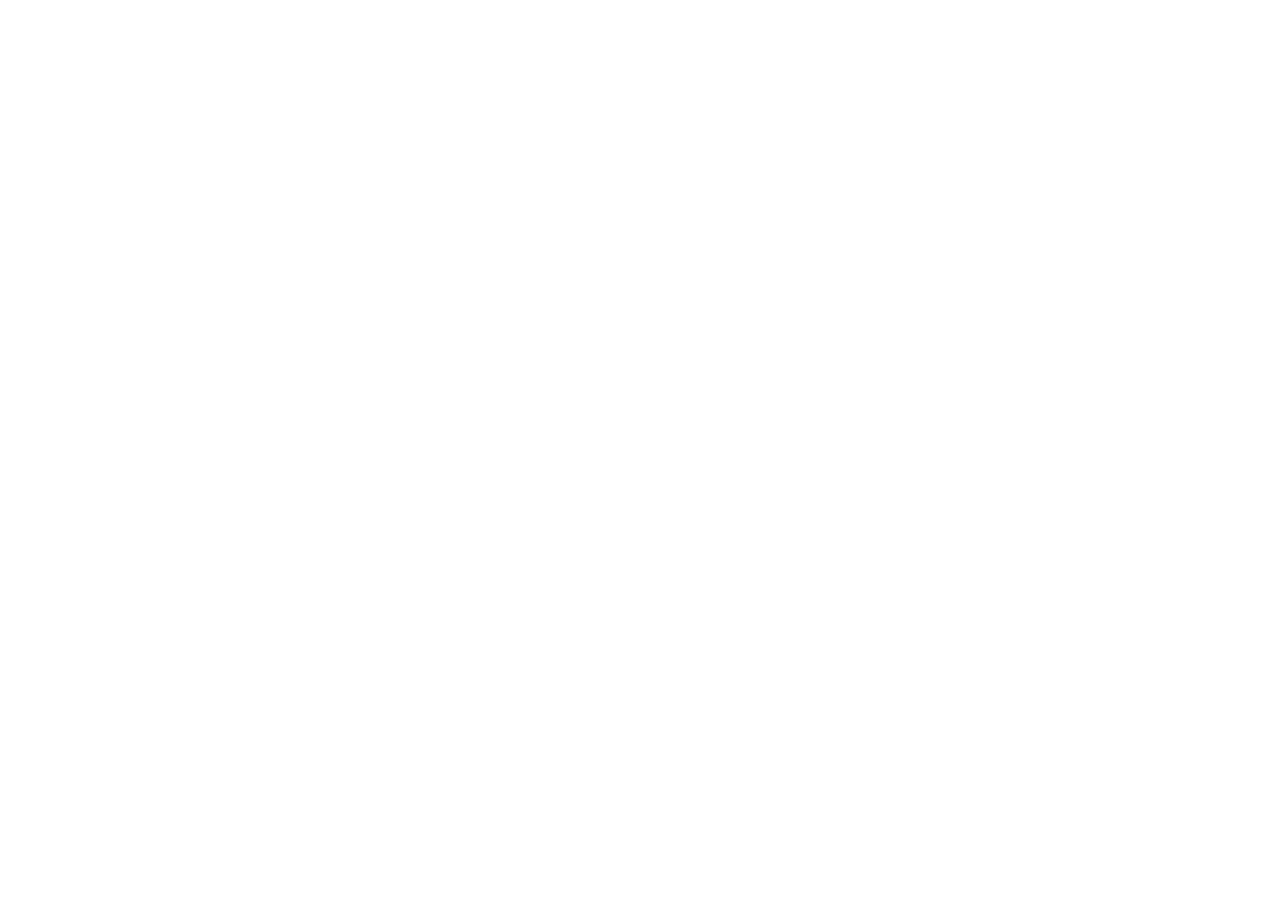
==== index.html @ 34df5d7b "Add files via upload" ====
<!DOCTYPE html>
<html lang="en">
<head>
    <meta charset="UTF-8">
    <meta name="viewport" content="width=device-width, initial-scale=1.0">
    <title>Event Calendar</title>
    <link rel="stylesheet" href="css/style.css">
    <link rel="stylesheet" href="https://cdnjs.cloudflare.com/ajax/libs/font-awesome/5.15.4/css/all.min.css">
</head>
<body>
    <div id="event-widgets"></div> <!-- Placeholder for widgets -->

    <script src="js/script.js"></script>
</body>
</html>
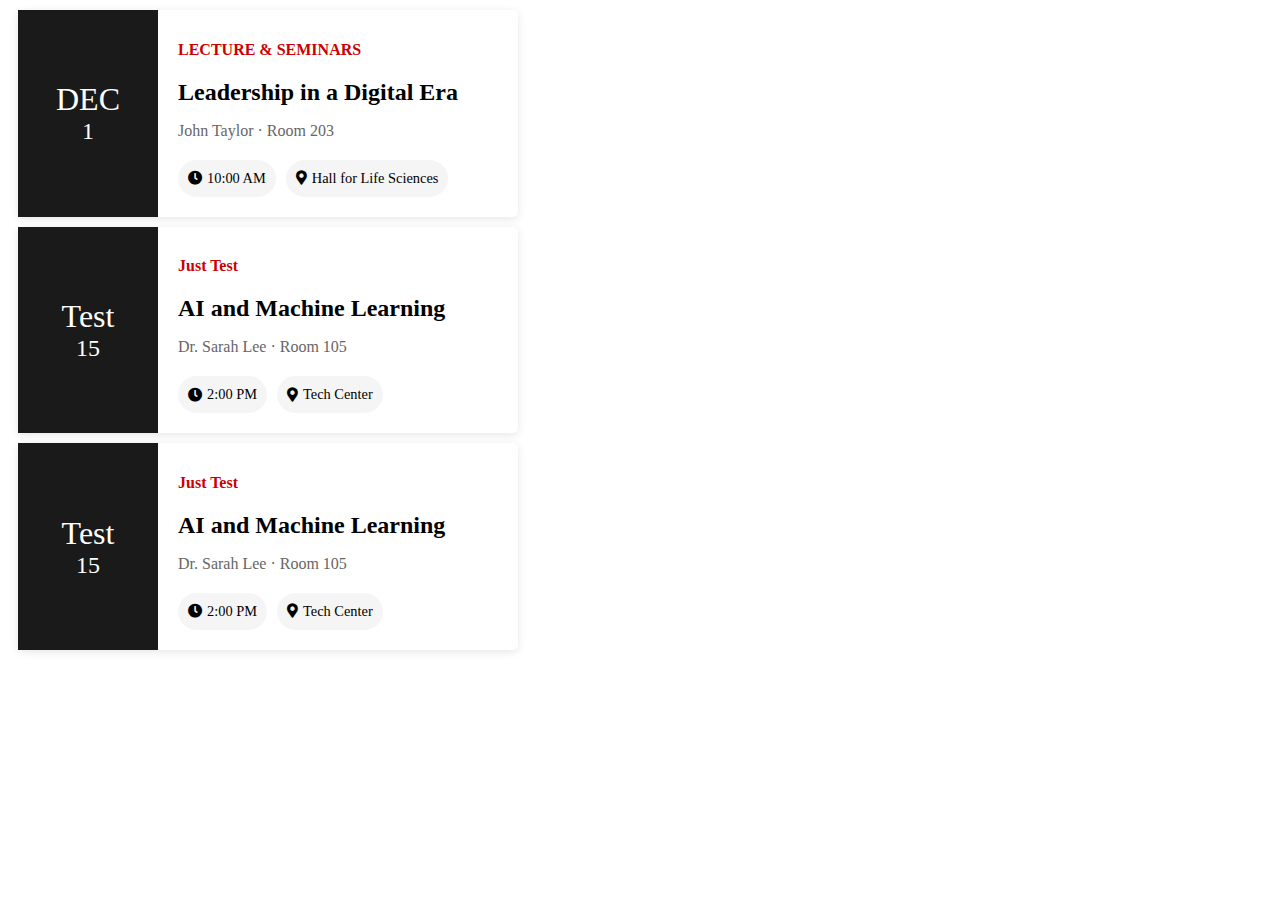
==== commit b0959963: "Update Script.js" ====
--- a/index.html
+++ b/index.html
@@ -12,4 +12,4 @@
 
     <script src="js/script.js"></script>
 </body>
-</html>
+</html>--- a/css/style.css
+++ b/css/style.css
@@ -0,0 +1,65 @@
+.event-container {
+    display: flex;
+    background-color: white;
+    box-shadow: 0 2px 8px rgba(0, 0, 0, 0.1);
+    border-radius: 5px;
+    max-width: 500px;
+    margin: 10px;
+}
+
+.date {
+    background-color: #1a1a1a;
+    color: white;
+    padding: 20px;
+    text-align: center;
+    font-size: 2rem;
+    display: flex;
+    flex-direction: column;
+    justify-content: center;
+    min-width: 100px;
+}
+
+.date span {
+    font-size: 1.5rem;
+}
+
+.details {
+    padding: 20px;
+    flex: 1;
+}
+
+.details h1 {
+    color: #cc0000;
+    font-size: 1rem;
+    margin-bottom: 10px;
+}
+
+.details h2 {
+    font-size: 1.5rem;
+    margin-bottom: 10px;
+}
+
+.details p {
+    font-size: 1rem;
+    color: #666;
+    margin-bottom: 20px;
+}
+
+.details .info {
+    display: flex;
+    align-items: center;
+    gap: 10px;
+}
+
+.details .info span {
+    display: flex;
+    align-items: center;
+    background-color: #f5f5f5;
+    padding: 10px;
+    border-radius: 20px;
+    font-size: 0.9rem;
+}
+
+.details .info span i {
+    margin-right: 5px;
+}
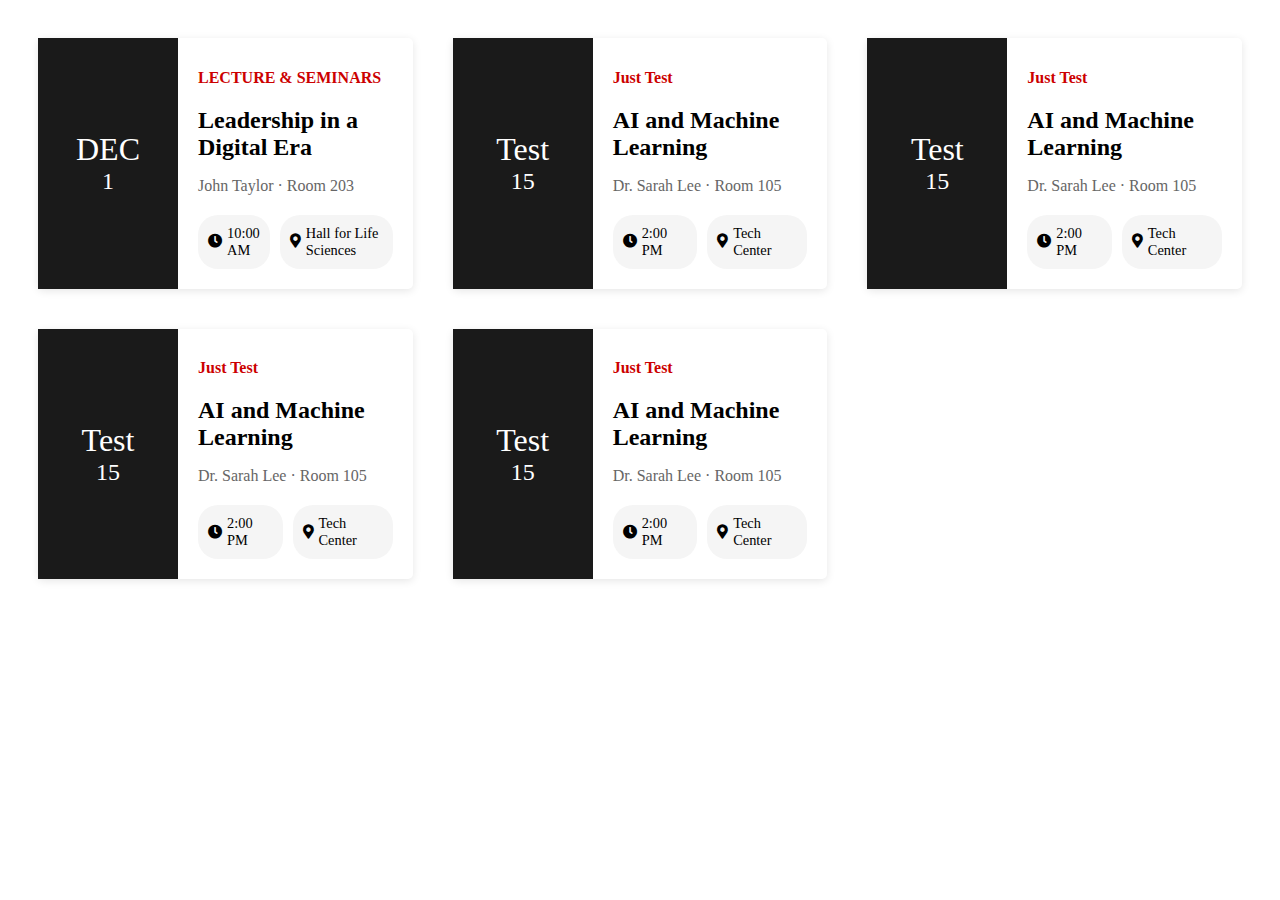
==== commit 439d925b: "AA" ====
--- a/index.html
+++ b/index.html
@@ -9,7 +9,12 @@
 </head>
 <body>
     <div id="event-widgets"></div> <!-- Placeholder for widgets -->
-
+    <div class="event-container-wrapper">
+        <div id="event-widgets">
+            <!-- Event widgets will be dynamically added here by JS -->
+        </div>
+    </div>
+    
     <script src="js/script.js"></script>
 </body>
 </html>--- a/css/style.css
+++ b/css/style.css
@@ -1,10 +1,30 @@
+#event-widgets {
+    display: grid;
+    grid-template-columns: repeat(auto-fill, minmax(300px, 1fr)); /* Automatically fit 3 cards per row */
+    grid-gap: 20px; /* Spacing between the cards */
+    padding: 20px;
+    overflow-x: hidden; /* Disable horizontal scrolling on this container */
+    max-width: 100%; /* Ensure container fits within the page */
+    box-sizing: border-box;
+}
+
+.event-container-wrapper {
+    overflow-x: auto; /* Enable horizontal scrolling for the whole container */
+    display: flex;
+    flex-wrap: wrap;
+    justify-content: center; /* Center the content */
+}
+
 .event-container {
-    display: flex;
     background-color: white;
     box-shadow: 0 2px 8px rgba(0, 0, 0, 0.1);
     border-radius: 5px;
+    display: flex;
+    flex-direction: row;
+    min-width: 300px;
     max-width: 500px;
     margin: 10px;
+    flex: 1 1 30%; /* Flex property ensures 3 widgets fit in a row */
 }
 
 .date {
@@ -62,4 +82,4 @@
 
 .details .info span i {
     margin-right: 5px;
-}
+}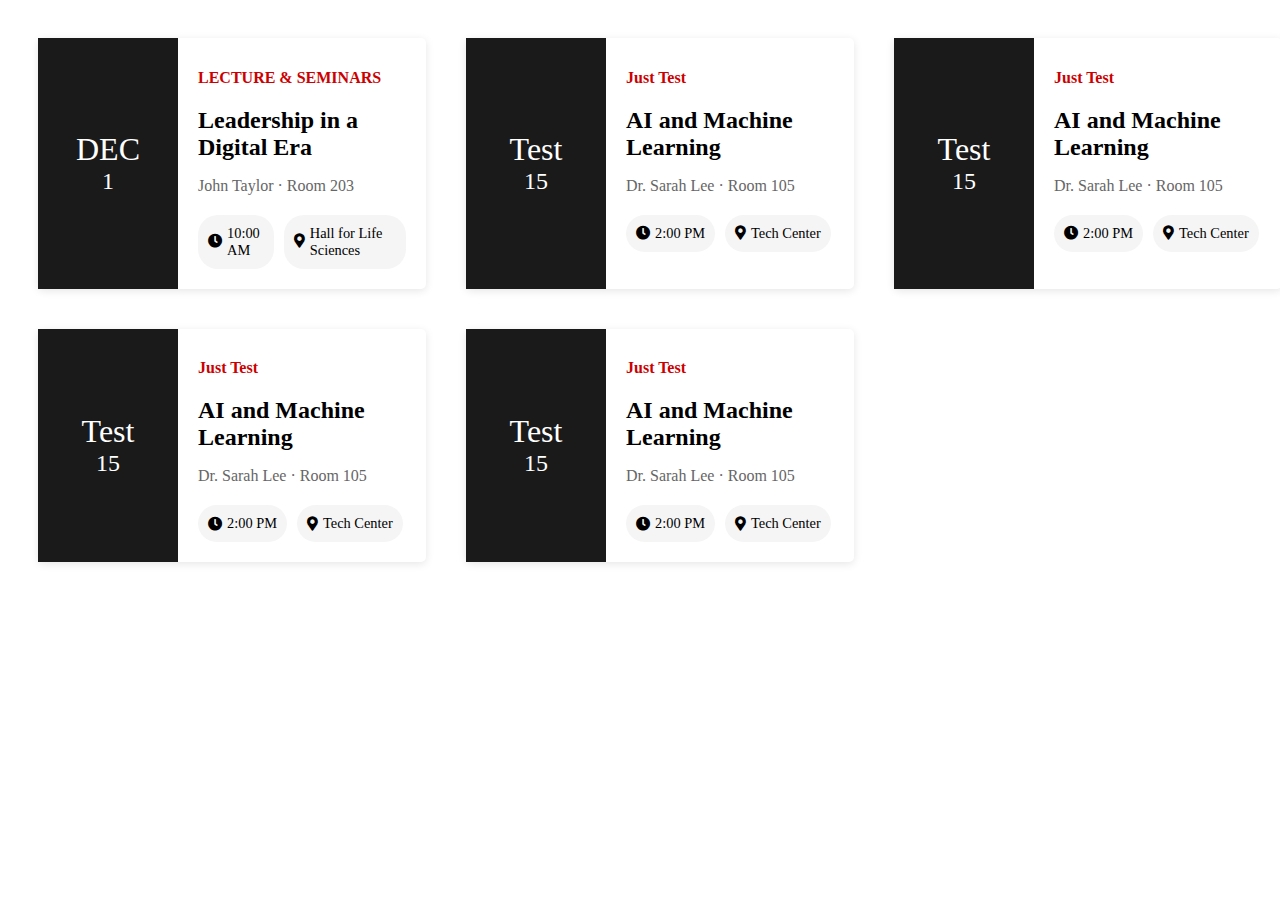
==== commit 82815c16: "A" ====
--- a/index.html
+++ b/index.html
@@ -9,12 +9,11 @@
 </head>
 <body>
     <div id="event-widgets"></div> <!-- Placeholder for widgets -->
+    <script src="js/script.js"></script>
     <div class="event-container-wrapper">
         <div id="event-widgets">
             <!-- Event widgets will be dynamically added here by JS -->
         </div>
-    </div>
-    
-    <script src="js/script.js"></script>
+    </div>    
 </body>
 </html>--- a/css/style.css
+++ b/css/style.css
@@ -1,20 +1,18 @@
+/* The main container that wraps the event widgets */
 #event-widgets {
-    display: grid;
-    grid-template-columns: repeat(auto-fill, minmax(300px, 1fr)); /* Automatically fit 3 cards per row */
-    grid-gap: 20px; /* Spacing between the cards */
+    display: grid; 
+    grid-template-columns: repeat(3, 1fr); /* Three columns per row */
+    grid-gap: 20px; /* Space between the grid items */
     padding: 20px;
-    overflow-x: hidden; /* Disable horizontal scrolling on this container */
-    max-width: 100%; /* Ensure container fits within the page */
-    box-sizing: border-box;
+    width: 100%; /* Ensure container fills available space */
 }
 
 .event-container-wrapper {
-    overflow-x: auto; /* Enable horizontal scrolling for the whole container */
-    display: flex;
-    flex-wrap: wrap;
-    justify-content: center; /* Center the content */
+    overflow-x: auto; /* Enable horizontal scrolling */
+    overflow-y: hidden; /* Disable vertical scrolling */
 }
 
+/* Each event container (the individual cards) */
 .event-container {
     background-color: white;
     box-shadow: 0 2px 8px rgba(0, 0, 0, 0.1);
@@ -24,9 +22,9 @@
     min-width: 300px;
     max-width: 500px;
     margin: 10px;
-    flex: 1 1 30%; /* Flex property ensures 3 widgets fit in a row */
 }
 
+/* The date section on the left */
 .date {
     background-color: #1a1a1a;
     color: white;
@@ -43,6 +41,7 @@
     font-size: 1.5rem;
 }
 
+/* The event details (on the right side) */
 .details {
     padding: 20px;
     flex: 1;
@@ -82,4 +81,4 @@
 
 .details .info span i {
     margin-right: 5px;
-}+}
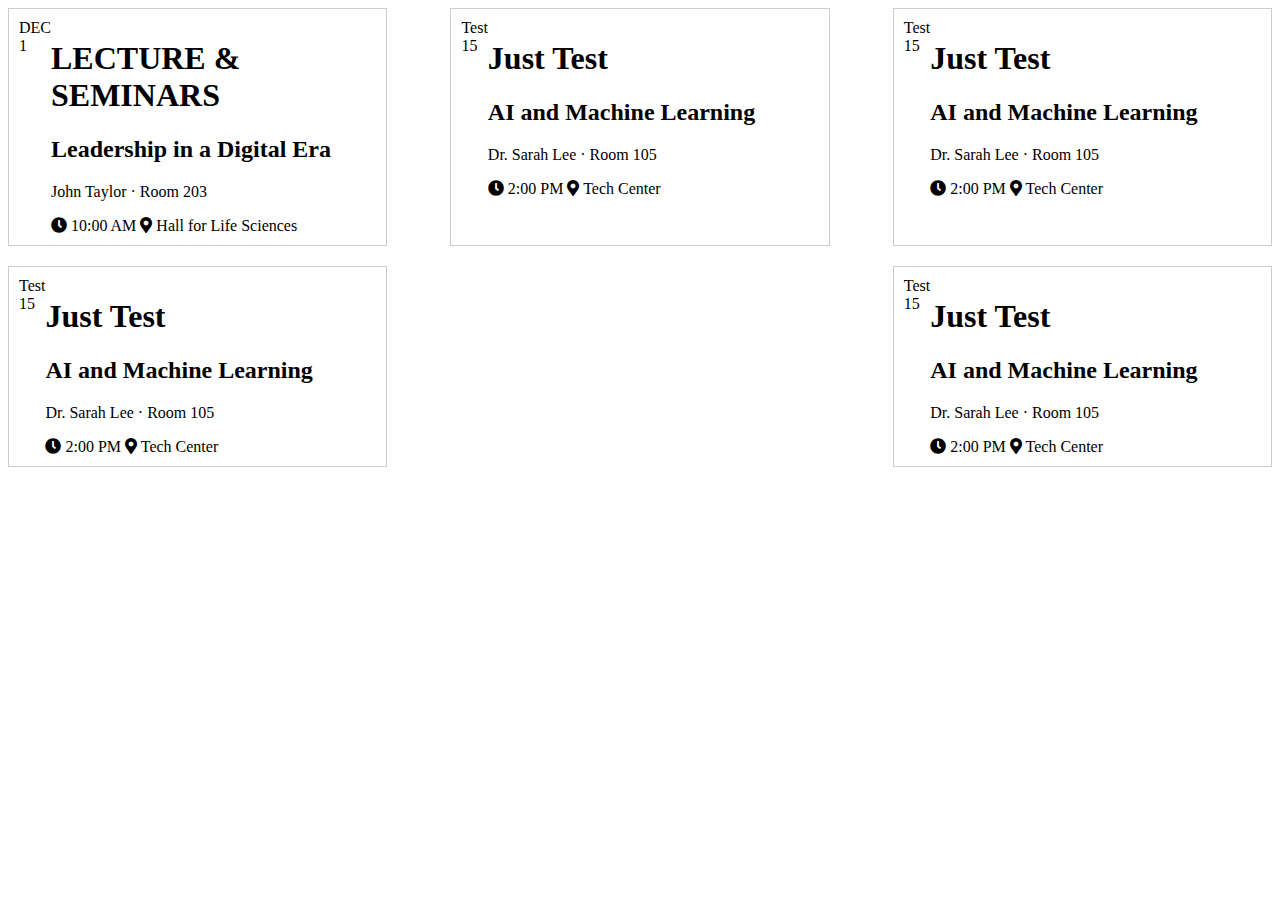
==== commit fda5f2a4: "Update to old" ====
--- a/index.html
+++ b/index.html
@@ -10,10 +10,5 @@
 <body>
     <div id="event-widgets"></div> <!-- Placeholder for widgets -->
     <script src="js/script.js"></script>
-    <div class="event-container-wrapper">
-        <div id="event-widgets">
-            <!-- Event widgets will be dynamically added here by JS -->
-        </div>
-    </div>    
 </body>
 </html>--- a/css/style.css
+++ b/css/style.css
@@ -1,84 +1,24 @@
-/* The main container that wraps the event widgets */
+/* Add this to your CSS file or modify the existing container styles */
+
 #event-widgets {
-    display: grid; 
-    grid-template-columns: repeat(3, 1fr); /* Three columns per row */
-    grid-gap: 20px; /* Space between the grid items */
-    padding: 20px;
-    width: 100%; /* Ensure container fills available space */
+    display: flex;
+    flex-wrap: wrap;  /* Allows wrapping to the next row if there are too many items */
+    justify-content: space-between;  /* Adds space between items */
+    gap: 20px;  /* Add space between the widgets */
 }
 
-.event-container-wrapper {
-    overflow-x: auto; /* Enable horizontal scrolling */
-    overflow-y: hidden; /* Disable vertical scrolling */
+.event-container {
+    display: flex;
+    flex-direction: row; /* Make individual events horizontal internally if desired */
+    border: 1px solid #ccc;
+    padding: 10px;
+    width: 30%;  /* Adjust width depending on how many you want in a row */
+    box-sizing: border-box;
 }
 
-/* Each event container (the individual cards) */
-.event-container {
-    background-color: white;
-    box-shadow: 0 2px 8px rgba(0, 0, 0, 0.1);
-    border-radius: 5px;
-    display: flex;
-    flex-direction: row;
-    min-width: 300px;
-    max-width: 500px;
-    margin: 10px;
-}
-
-/* The date section on the left */
-.date {
-    background-color: #1a1a1a;
-    color: white;
-    padding: 20px;
-    text-align: center;
-    font-size: 2rem;
-    display: flex;
-    flex-direction: column;
-    justify-content: center;
-    min-width: 100px;
-}
-
-.date span {
-    font-size: 1.5rem;
-}
-
-/* The event details (on the right side) */
-.details {
-    padding: 20px;
-    flex: 1;
-}
-
-.details h1 {
-    color: #cc0000;
-    font-size: 1rem;
-    margin-bottom: 10px;
-}
-
-.details h2 {
-    font-size: 1.5rem;
-    margin-bottom: 10px;
-}
-
-.details p {
-    font-size: 1rem;
-    color: #666;
-    margin-bottom: 20px;
-}
-
-.details .info {
-    display: flex;
-    align-items: center;
-    gap: 10px;
-}
-
-.details .info span {
-    display: flex;
-    align-items: center;
-    background-color: #f5f5f5;
-    padding: 10px;
-    border-radius: 20px;
-    font-size: 0.9rem;
-}
-
-.details .info span i {
-    margin-right: 5px;
-}
+/* Responsive styling for smaller screens */
+@media (max-width: 768px) {
+    .event-container {
+        width: 100%;  /* Stack them vertically on smaller screens */
+    }
+}